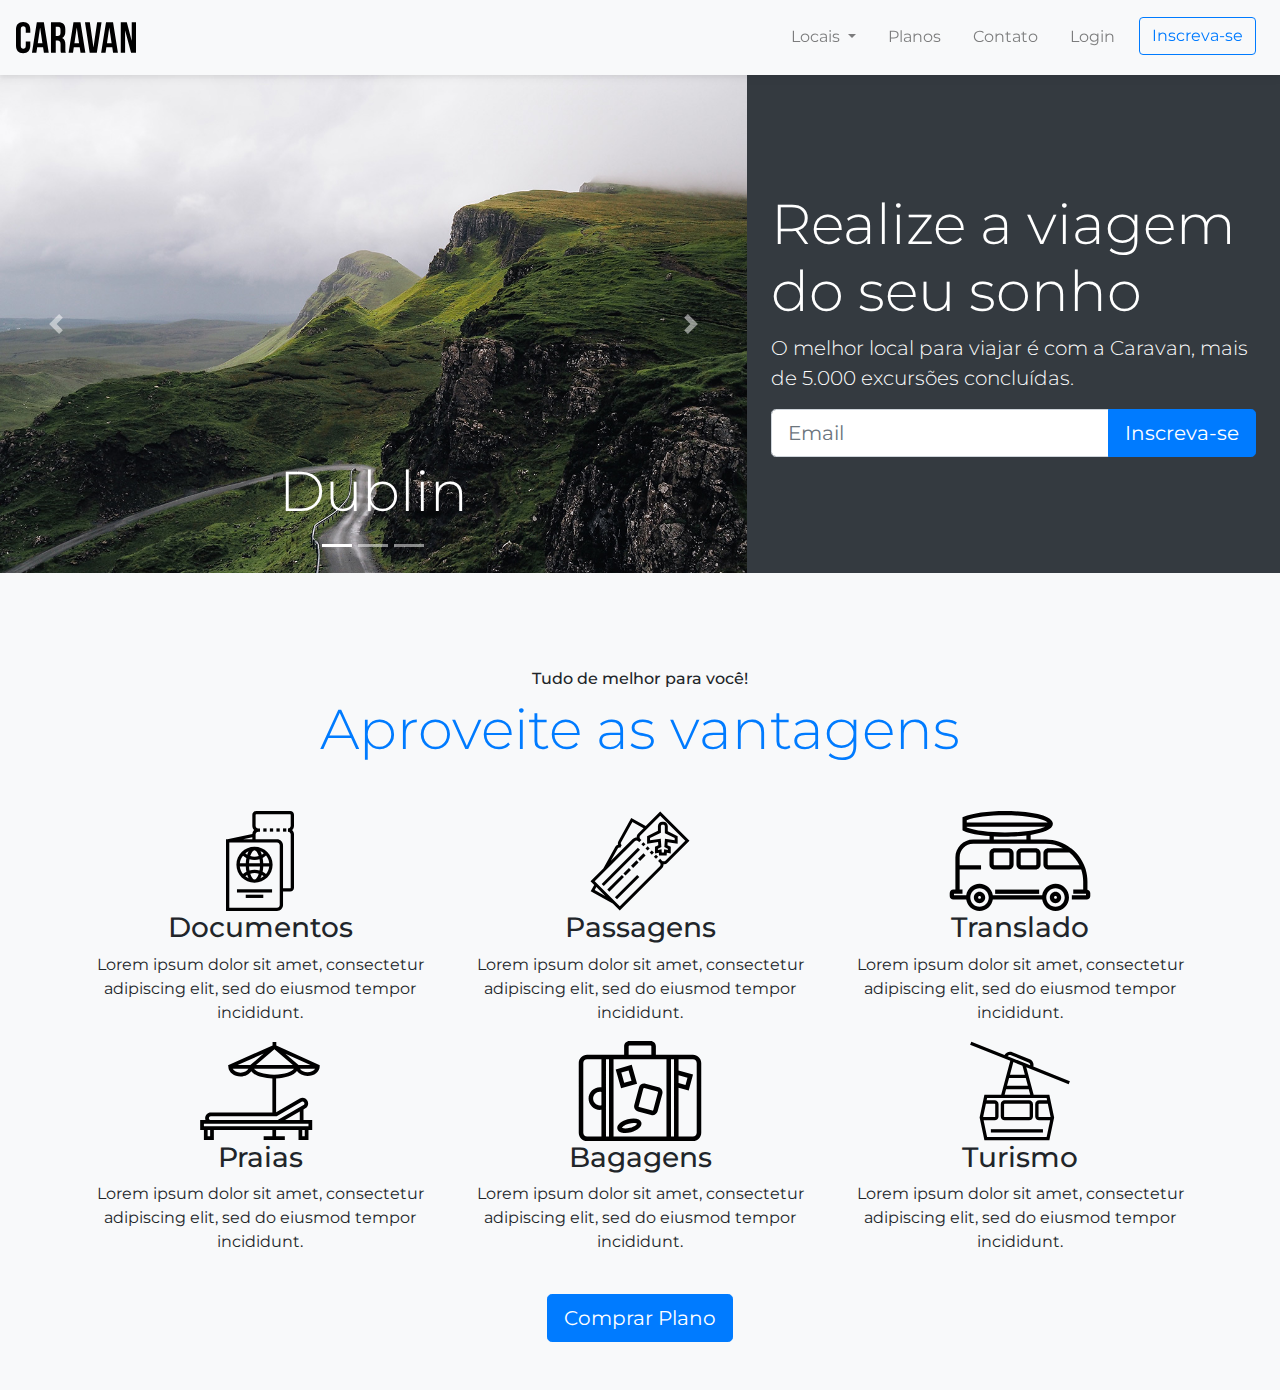
==== index.html @ 81b24c69 "add button "planos"" ====
<!DOCTYPE html>
<html lang="pt-br">
    <head>

        <meta name="viewport" content="width=device-width, initial-scale=1, shrink-to-fit=no">
        <meta charset="utf-8">

        <title>Caravan</title>

        <link rel="stylesheet" href="css/bootstrap.css">
        <link rel="stylesheet" href="css/style.css">

        <link href="https://fonts.googleapis.com/css?family=Lato|Montserrat&display=swap" rel="stylesheet">

    </head>
    <body>
        
        <nav class="navbar navbar-expand-md navbar-light bg-light fixed-top py-3 box-shadow"> 
            <a href="" class="navbar-brand">
                <img src="img/caravan.svg" alt="Caravan">
            </a>

            <button class="navbar-toggler" type="button" data-toggle="collapse" data-target="#navbarSupportedContent" aria-controls="navbarSupportedContent" aria-expanded="false" aria-label="Toggle navigation">
                <span class="navbar-toggler-icon"></span>
            </button>

            <div class="collapse navbar-collapse" id="navbarSupportedContent">
                <ul class="navbar-nav ml-auto">
                    <li class="nav-item dropdown">

                        <a class="nav-link dropdown-toggle mx-2" href="#" id="navbarDropdown" role="button" data-toggle="dropdown" aria-haspopup="true" aria-expanded="false">
                            Locais
                        </a>

                        <div class="dropdown-menu" aria-labelledby="navbarDropdown">
                            <a class="dropdown-item" href="local.html">Califórnia</a>
                            <a class="dropdown-item" href="local.html">Paris</a>
                            <a class="dropdown-item" href="local.html">Dublin</a>
                        </div>
                    </li>

                    <li class="nav-item">
                        <a class="nav-link mx-2" href="planos.html">Planos</a>
                    </li>

                    <li class="nav-item">
                        <a class="nav-link mx-2" href="contato.html">Contato</a>
                    </li>

                    <li class="nav-item">
                        <a class="nav-link mx-2" href="#">Login</a>
                    </li>

                    <li class="nav-item">
                        <a class="btn btn-outline-primary mx-2" href="inscricao.html">Inscreva-se</a>
                    </li>
                </ul>
            </div>

        </nav>

        <section class="container-fluid text-white">
            <div class="row bg-dark">
                <div class="col-lg-7 p-0">

                    <div id="carouselCidades" class="carousel slide" data-ride="carousel">

                        <ol class="carousel-indicators">
                          <li data-target="#carouselCidades" data-slide-to="0" class="active"></li>
                          <li data-target="#carouselCidades" data-slide-to="1"></li>
                          <li data-target="#carouselCidades" data-slide-to="2"></li>
                        </ol>
                        
                        <div class="carousel-inner">
                          <div class="carousel-item active">
                            <img class="d-block w-100" src="img/dublin.jpg" alt="Dublin">
                            <div class="carousel-caption  d-md-block">
                                <h3 class="display-4">Dublin</h3>
                            </div>
                          </div>
                          <div class="carousel-item">
                            <img class="d-block w-100" src="img/california.jpg" alt="California">
                            <div class="carousel-caption  d-md-block">
                                <h3 class="display-4">Califórnia</h3>
                            </div>
                          </div>
                          <div class="carousel-item">
                            <img class="d-block w-100" src="img/paris.jpg" alt="Paris">
                            <div class="carousel-caption  d-md-block">
                                <h3 class="display-4">Paris</h3>
                            </div>
                          </div>
                        </div>

                        <a class="carousel-control-prev" href="#carouselCidades" role="button" data-slide="prev">
                          <span class="carousel-control-prev-icon" aria-hidden="true"></span>
                          <span class="sr-only">Anterior</span>
                        </a>
                        <a class="carousel-control-next" href="#carouselCidades" role="button" data-slide="next">
                          <span class="carousel-control-next-icon" aria-hidden="true"></span>
                          <span class="sr-only">Próximo</span>
                        </a>
                      </div>

                </div>


                <div class="col-lg-5 p-4 my-auto">

                    <h1 class="display-4">Realize a viagem do seu sonho</h1>
                    <p class="lead">O melhor local para viajar é com a Caravan, mais de 5.000 excursões concluídas.</p>

                    <form action="">

                        <div class="input-group input-group-lg">
                            <input type="email" class="form-control" placeholder="Email" aria-label="Email">
                            <div class="input-group-append">
                              <button class="btn btn-primary" type="button">Inscreva-se</button>
                            </div>
                          </div>
                    
                    </form>
                
                </div>
            </div>
        </section>

        <section class="py-5 bg-light text-center">

            <div class="container">  
                <div class="my-5">
                    <span class="h6 d-block">Tudo de melhor para você!</span>
                    <h2 class="display-4 text-primary">Aproveite as vantagens</h2>
                </div>              
                

                <div class="row">
                    <div class="col-md-6 col-lg-4">
                        <div class="icone d-flex justify-content-center">
                            <img src="img/icones/passaporte.svg" alt="Passaporte">
                        </div>                        
                        <h3>Documentos</h3>
                        <p>Lorem ipsum dolor sit amet, consectetur adipiscing elit, sed do eiusmod tempor incididunt.</p>
                    </div>
                    <div class="col-md-6 col-lg-4">
                        <div class="icone d-flex justify-content-center">
                            <img src="img/icones/passagens.svg" alt="Passagens">
                        </div>                        
                        <h3>Passagens</h3>
                        <p>Lorem ipsum dolor sit amet, consectetur adipiscing elit, sed do eiusmod tempor incididunt.</p>
                    </div>
                    <div class="col-md-6 col-lg-4">
                        <div class="icone d-flex justify-content-center">
                            <img src="img/icones/translado.svg" alt="Translado">
                        </div>                        
                        <h3>Translado</h3>
                        <p>Lorem ipsum dolor sit amet, consectetur adipiscing elit, sed do eiusmod tempor incididunt.</p>
                    </div>
                    <div class="col-md-6 col-lg-4">
                        <div class="icone d-flex justify-content-center">
                            <img src="img/icones/praias.svg" alt="Praias">
                        </div>                        
                        <h3>Praias</h3>
                        <p>Lorem ipsum dolor sit amet, consectetur adipiscing elit, sed do eiusmod tempor incididunt.</p>
                    </div>
                    <div class="col-md-6 col-lg-4">
                        <div class="icone d-flex justify-content-center">
                            <img src="img/icones/bagagens.svg" alt="Bagagens">
                        </div>                        
                        <h3>Bagagens</h3>
                        <p>Lorem ipsum dolor sit amet, consectetur adipiscing elit, sed do eiusmod tempor incididunt.</p>
                    </div>                    
                    <div class="col-md-6 col-lg-4">
                        <div class="icone d-flex justify-content-center">
                            <img src="img/icones/turismo.svg" alt="Turismo">
                        </div>                        
                        <h3>Turismo</h3>
                        <p>Lorem ipsum dolor sit amet, consectetur adipiscing elit, sed do eiusmod tempor incididunt.</p>
                    </div>
                </div>

                <a href="planos.html" class="btn btn-primary btn-lg mt-4">Comprar Plano</a>
            
            </div>         

        </section>


        <script type="text/javascript" src="javascript/jquery-3.4.1.slim.min.js"></script> 
        <script type="text/javascript" src="javascript/popper.min.js"></script> 
        <script type="text/javascript" src="javascript/bootstrap.js"></script> 
        <script type="text/javascript" src="javascript/app.js"></script>
    </body>
</html>
---- css/style.css ----
body {
    font-family: 'Montserrat', sans-serif;
    padding-top: 75px;
}

.box-shadow {
    box-shadow: 0 2px 4px 0 rgba(0,0,0,0.05),
                0 4px 8px 0 rgba(0,0,0,0.05);

}

.icone{
    height: 100px;
}
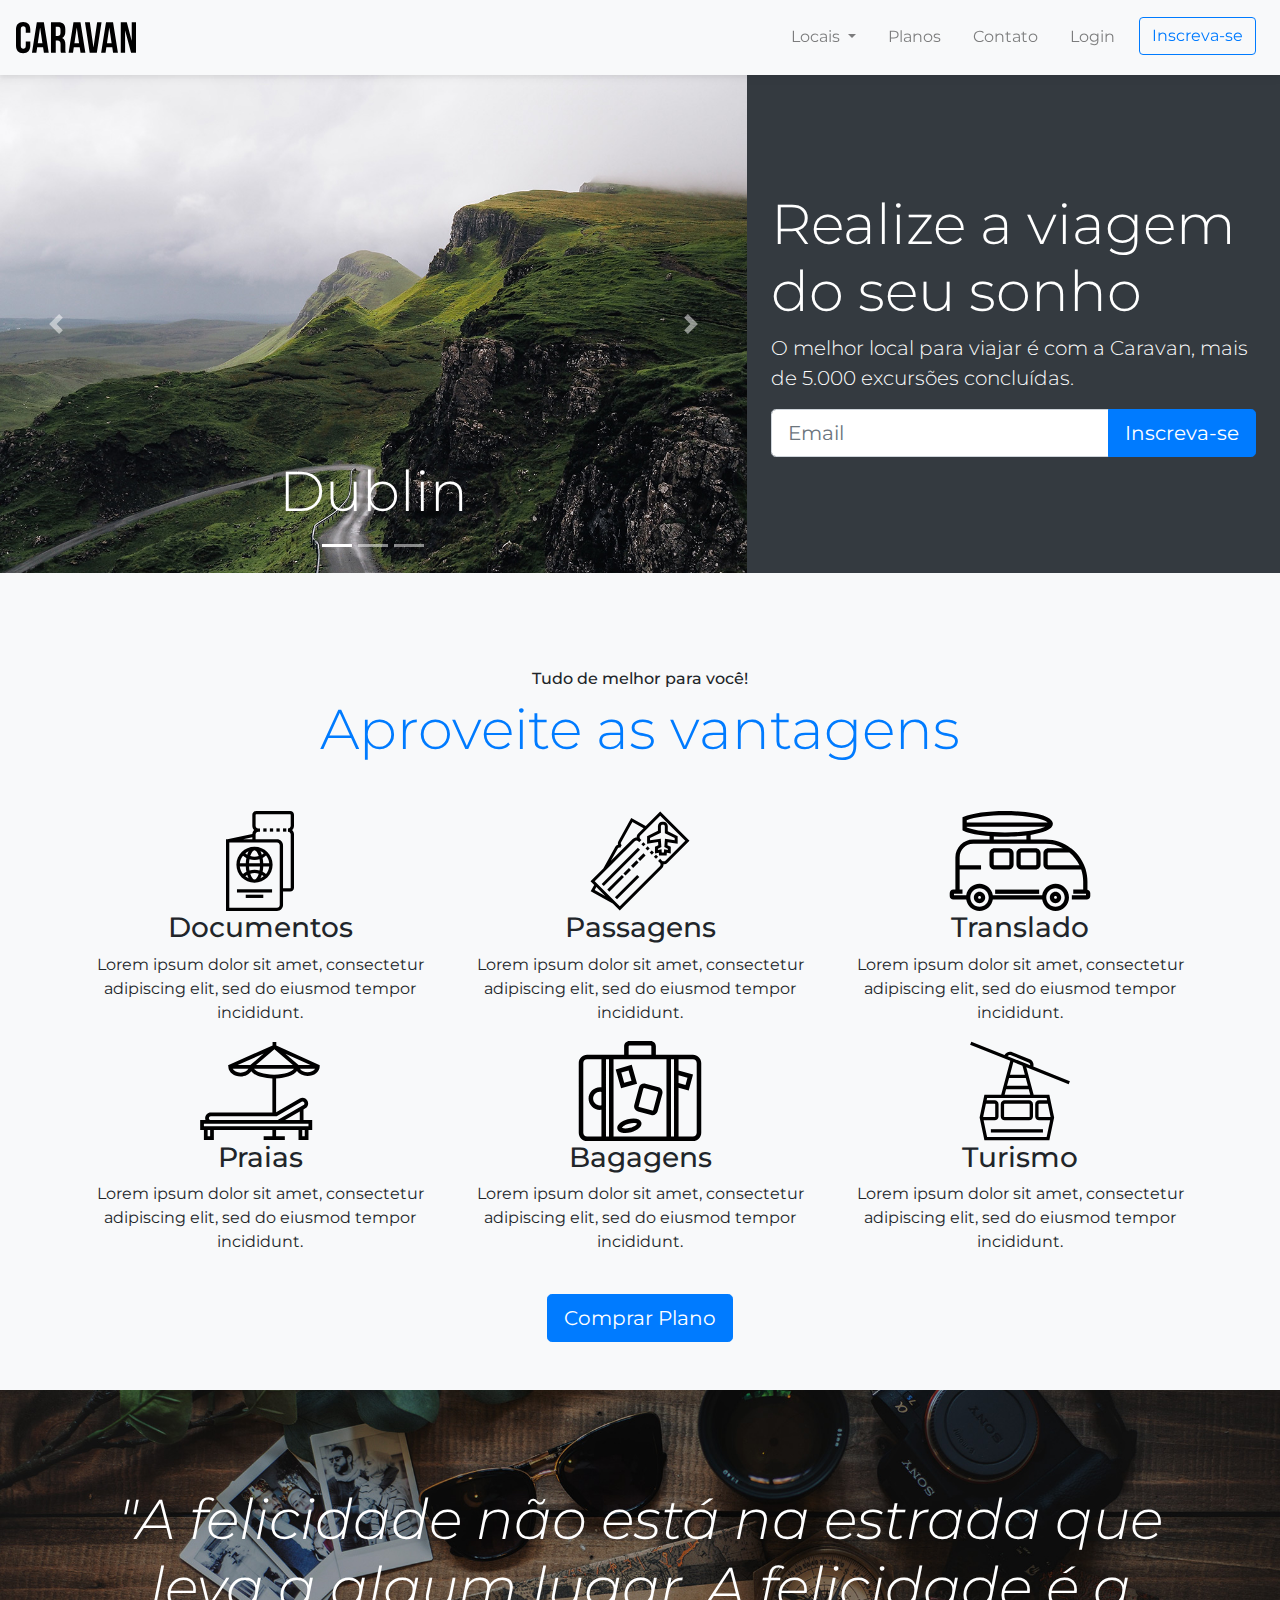
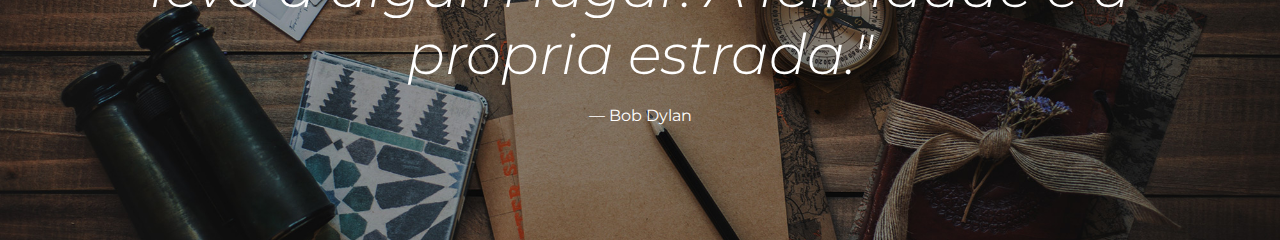
==== commit fb73c2be: "add blockquote" ====
--- a/index.html
+++ b/index.html
@@ -185,6 +185,15 @@
 
         </section>
 
+        <section id="home-quote" class="p-5">
+            <blockquote class="blockquote text-center text-white p-md-5 p-3">
+                <p class="display-4"><em>
+                "A felicidade não está na estrada que leva a algum lugar. A felicidade é a própria estrada."
+                </em></p>
+                <footer class="blockquote-footer text-white">Bob Dylan</footer>
+            </blockquote>
+        </section>
+
 
         <script type="text/javascript" src="javascript/jquery-3.4.1.slim.min.js"></script> 
         <script type="text/javascript" src="javascript/popper.min.js"></script> 
--- a/css/style.css
+++ b/css/style.css
@@ -11,4 +11,23 @@
 
 .icone{
     height: 100px;
+}
+
+#home-quote{
+    background: url('../img/bg-quote.jpg') center center;
+    background-size: cover;
+}
+
+@media (max-width: 768px){
+    #home-quote .display-4{
+        font-size: 2.5rem;
+    }
+
+    body{
+        padding: 0;
+    }
+
+    .fixed-top{
+        position: relative;
+    }
 }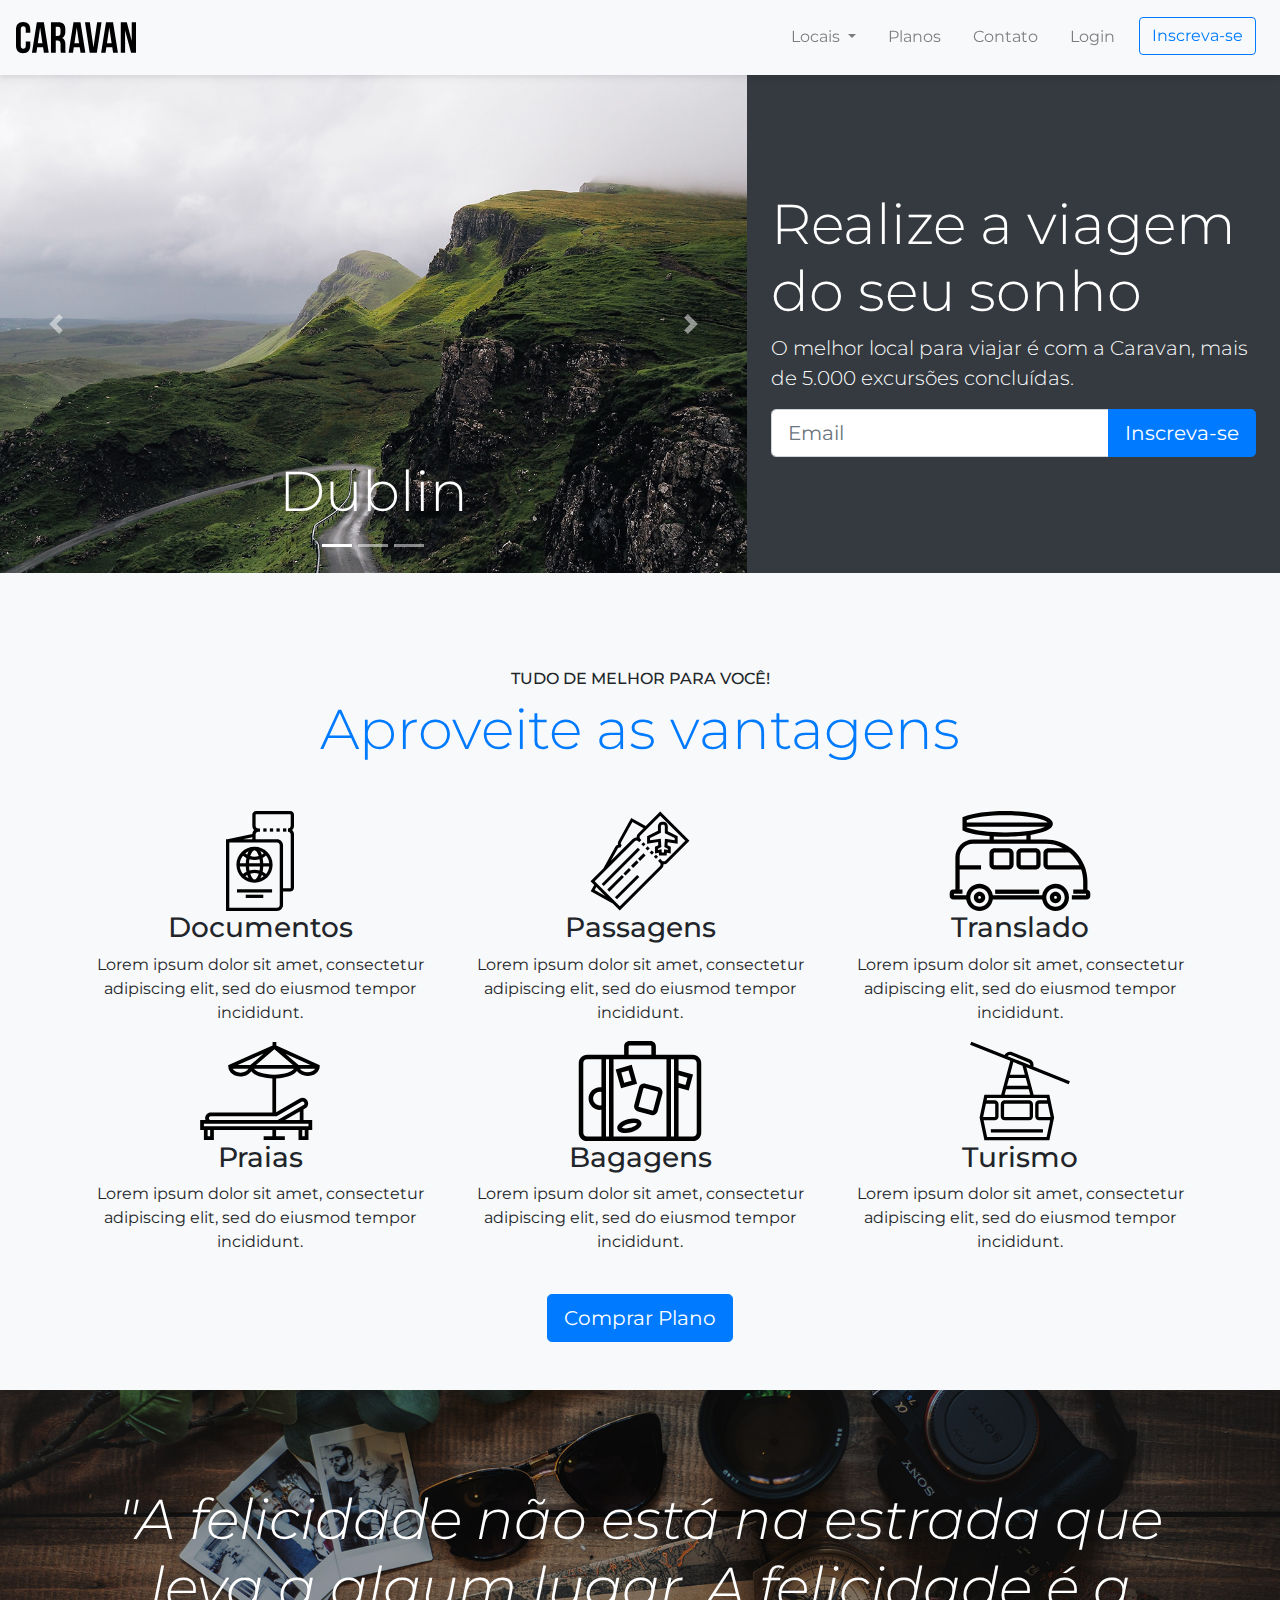
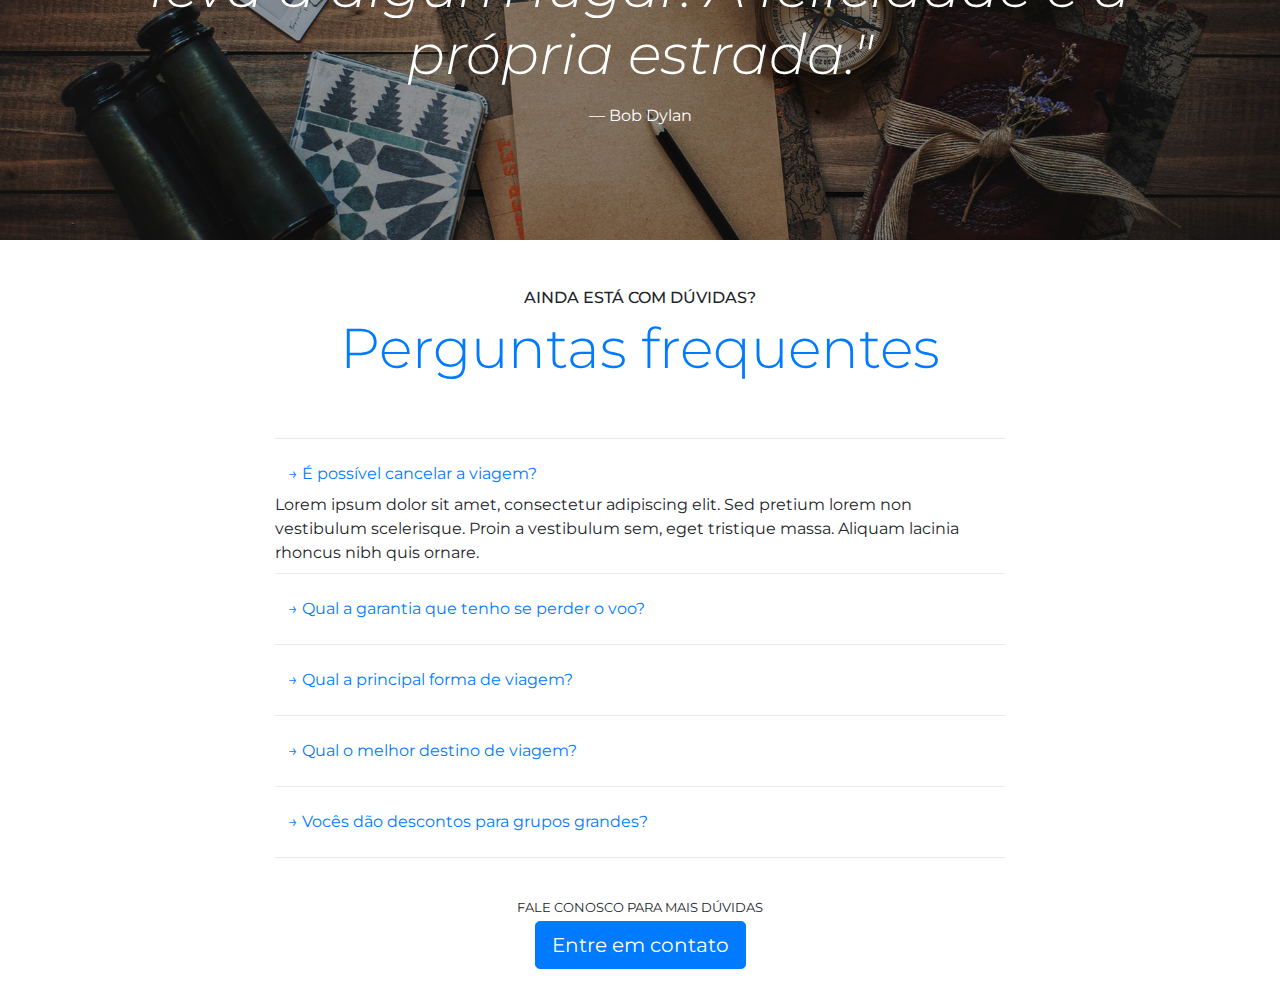
==== commit 4742f574: "add collapse" ====
--- a/index.html
+++ b/index.html
@@ -129,7 +129,7 @@
 
             <div class="container">  
                 <div class="my-5">
-                    <span class="h6 d-block">Tudo de melhor para você!</span>
+                    <span class="h6 d-block">TUDO DE MELHOR PARA VOCÊ!</span>
                     <h2 class="display-4 text-primary">Aproveite as vantagens</h2>
                 </div>              
                 
@@ -194,6 +194,111 @@
             </blockquote>
         </section>
 
+        <section class="container">
+            <div class="my-5  text-center">
+                <span class="h6 d-block">AINDA ESTÁ COM DÚVIDAS?</span>
+                <h2 class="display-4 text-primary">Perguntas frequentes</h2>
+            </div>  
+
+            <div class="row justify-content-center">
+
+                <div class="col-8" id="perguntasFrequentes">
+                    <div class="dropdown-divider"></div>
+
+                    <div class="pergunta py-2">
+                      <div class="pergunta-header" id="p1">
+                        <h5 class="mb-0">
+                          <button class="btn btn-link" data-toggle="collapse" data-target="#txt1" aria-expanded="true" aria-controls="txt1">
+                            → É possível cancelar a viagem?
+                          </button>
+                        </h5>
+                      </div>                      
+                      <div id="txt1" class="collapse show" aria-labelledby="p1" data-parent="#perguntasFrequentes">
+                        <div class="pergunta-body">
+                            Lorem ipsum dolor sit amet, consectetur adipiscing elit. Sed pretium lorem non vestibulum scelerisque. Proin a vestibulum sem, eget tristique massa. Aliquam lacinia rhoncus nibh quis ornare. 
+                      </div>
+                    </div>
+
+                    <div class="dropdown-divider"></div>
+
+                    <div class="pergunta py-2">
+                      <div class="pergunta-header" id="p2">
+                        <h5 class="mb-0">
+                          <button class="btn btn-link collapsed" data-toggle="collapse" data-target="#txt2" aria-expanded="false" aria-controls="txt2">
+                            → Qual a garantia que tenho se perder o voo?
+                          </button>
+                        </h5>
+                      </div>
+                      <div id="txt2" class="collapse" aria-labelledby="p2" data-parent="#perguntasFrequentes">
+                        <div class="pergunta-body">
+                            Lorem ipsum dolor sit amet, consectetur adipiscing elit. Sed pretium lorem non vestibulum scelerisque. Proin a vestibulum sem, eget tristique massa. Aliquam lacinia rhoncus nibh quis ornare. 
+                        </div>
+                      </div>
+                    </div>
+
+                    <div class="dropdown-divider"></div>
+
+                    <div class="pergunta py-2">
+                      <div class="pergunta-header" id="p3">
+                        <h5 class="mb-0">
+                          <button class="btn btn-link collapsed" data-toggle="collapse" data-target="#txt3" aria-expanded="false" aria-controls="txt3">
+                            → Qual a principal forma de viagem?
+                          </button>
+                        </h5>
+                      </div>
+                      <div id="txt3" class="collapse" aria-labelledby="p3" data-parent="#perguntasFrequentes">
+                        <div class="pergunta-body">
+                            Lorem ipsum dolor sit amet, consectetur adipiscing elit. Sed pretium lorem non vestibulum scelerisque. Proin a vestibulum sem, eget tristique massa. Aliquam lacinia rhoncus nibh quis ornare. 
+                        </div>
+                      </div>
+                    </div>
+
+                    <div class="dropdown-divider"></div>
+
+                    <div class="pergunta py-2">
+                        <div class="pergunta-header" id="p4">
+                          <h5 class="mb-0">
+                            <button class="btn btn-link collapsed" data-toggle="collapse" data-target="#txt4" aria-expanded="false" aria-controls="txt4">
+                                → Qual o melhor destino de viagem?
+                            </button>
+                          </h5>
+                        </div>
+                        <div id="txt4" class="collapse" aria-labelledby="p4" data-parent="#perguntasFrequentes">
+                          <div class="pergunta-body">
+                            Lorem ipsum dolor sit amet, consectetur adipiscing elit. Sed pretium lorem non vestibulum scelerisque. Proin a vestibulum sem, eget tristique massa. Aliquam lacinia rhoncus nibh quis ornare. 
+                          </div>
+                        </div>
+                      </div>
+
+                      <div class="dropdown-divider"></div>
+
+                      <div class="pergunta py-2">
+                        <div class="pergunta-header" id="p5">
+                          <h5 class="mb-0">
+                            <button class="btn btn-link collapsed" data-toggle="collapse" data-target="#txt5" aria-expanded="false" aria-controls="txt5">
+                                → Vocês dão descontos para grupos grandes?
+                            </button>
+                          </h5>
+                        </div>
+                        <div id="txt5" class="collapse" aria-labelledby="p5" data-parent="#perguntasFrequentes">
+                          <div class="pergunta-body">
+                            Lorem ipsum dolor sit amet, consectetur adipiscing elit. Sed pretium lorem non vestibulum scelerisque. Proin a vestibulum sem, eget tristique massa. Aliquam lacinia rhoncus nibh quis ornare. 
+                          </div>
+                        </div>
+                      </div>
+
+                      <div class="dropdown-divider"></div>
+                    </div>
+                  </div>
+                </div>
+            </div>
+
+            <div class="text-center my-4">
+                <p class="small m-1">FALE CONOSCO PARA MAIS DÚVIDAS</p>
+                <a href="contato.html" class="btn btn-primary btn-lg">Entre em contato</a>
+            </div>
+        </section>
+
 
         <script type="text/javascript" src="javascript/jquery-3.4.1.slim.min.js"></script> 
         <script type="text/javascript" src="javascript/popper.min.js"></script> 
--- a/css/style.css
+++ b/css/style.css
@@ -18,6 +18,7 @@
     background-size: cover;
 }
 
+
 @media (max-width: 768px){
     #home-quote .display-4{
         font-size: 2.5rem;
@@ -30,4 +31,4 @@
     .fixed-top{
         position: relative;
     }
-}+}
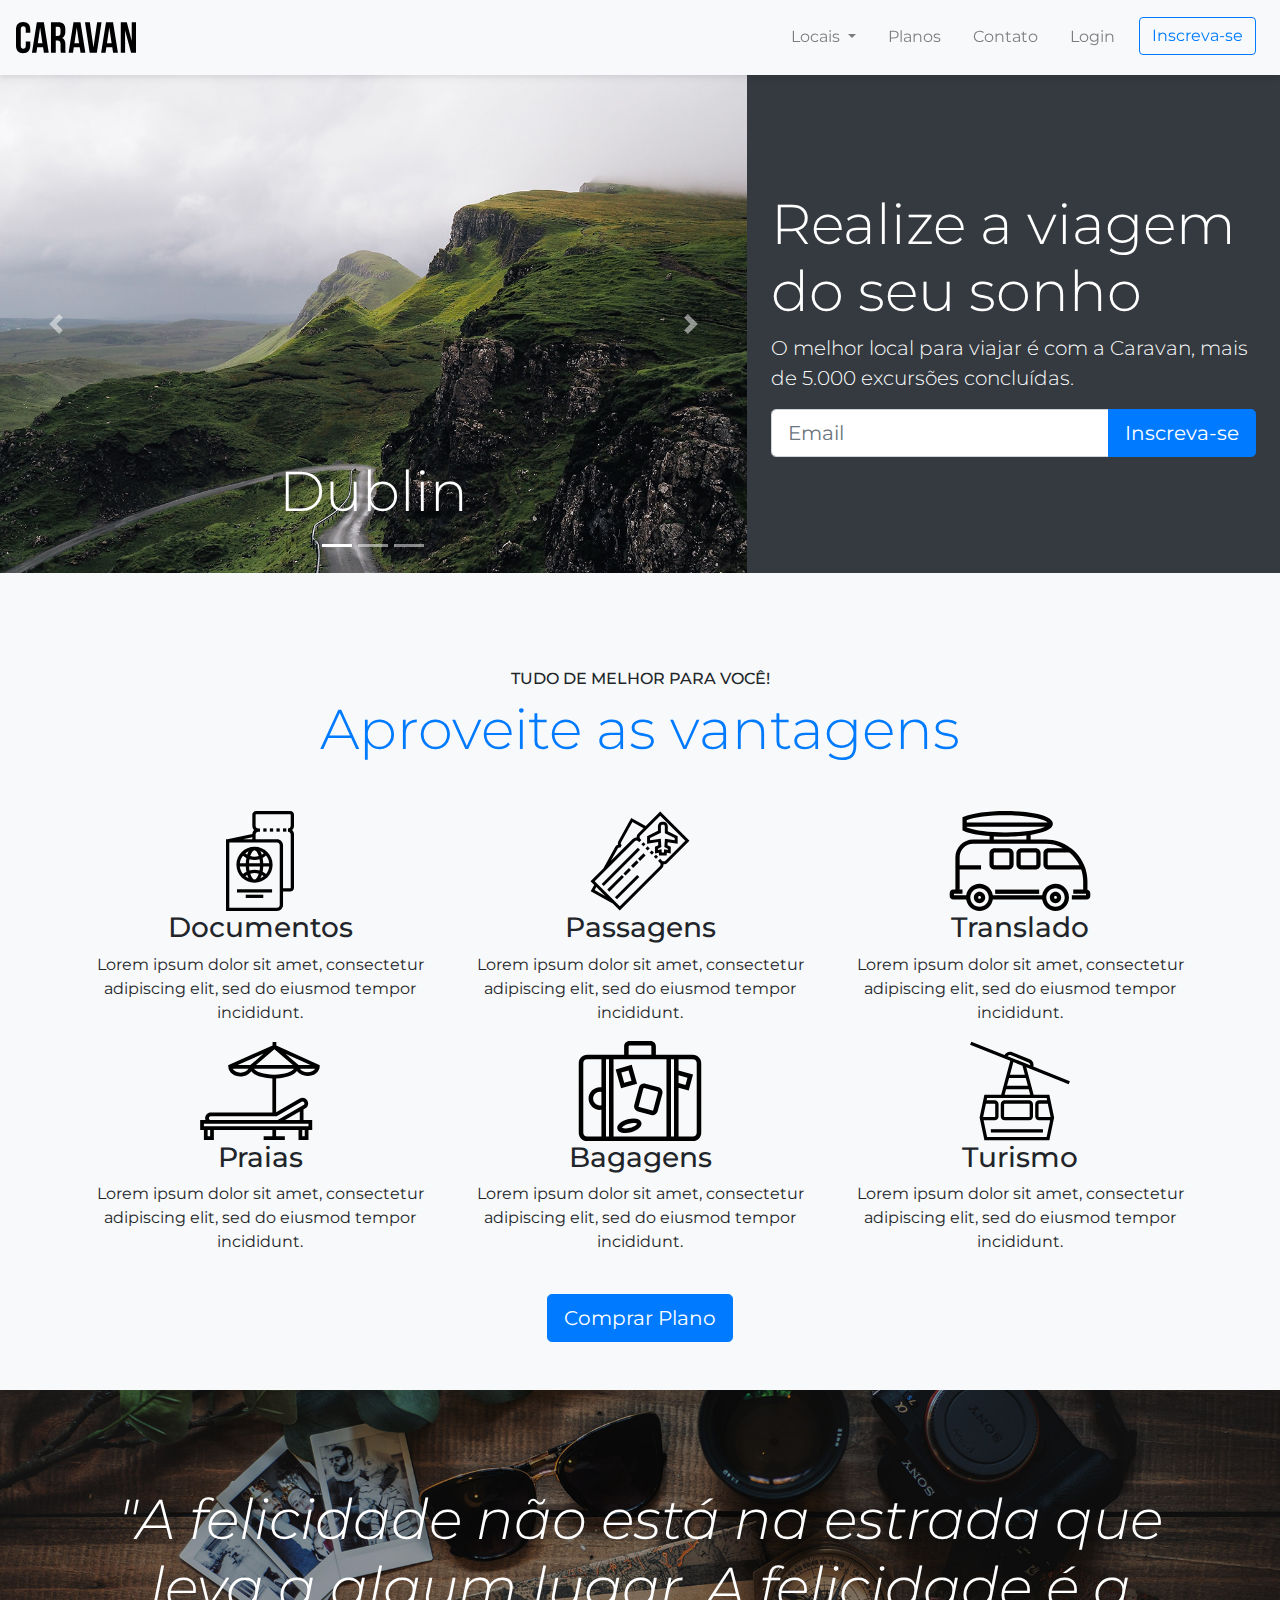
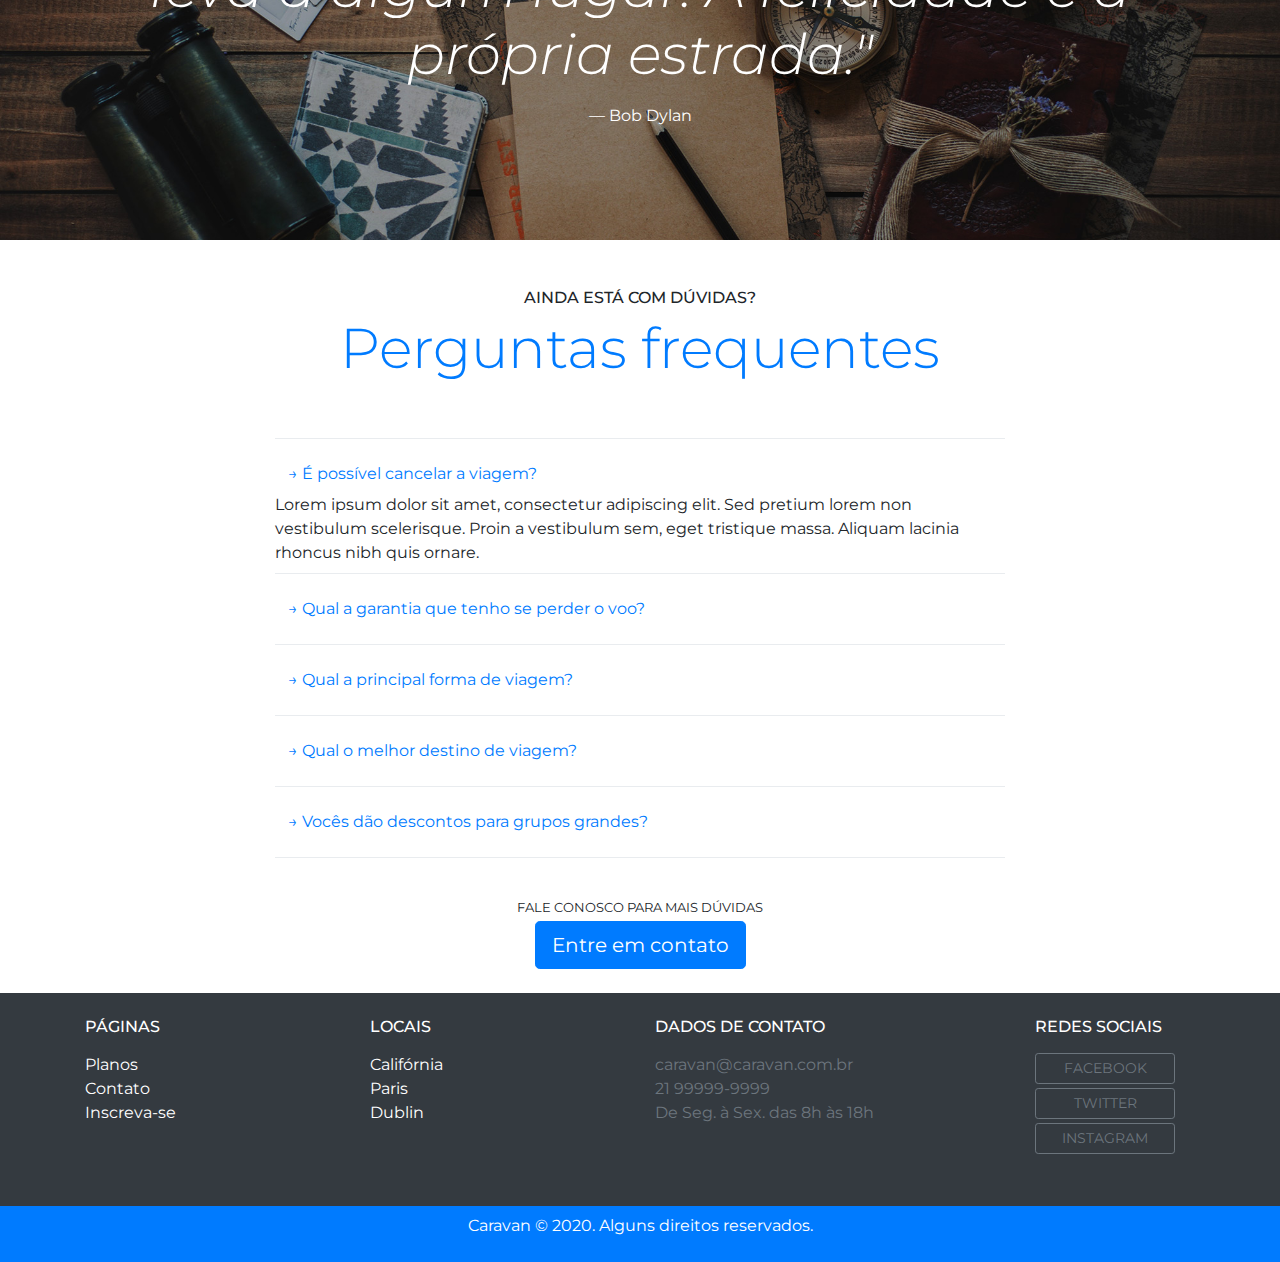
==== commit 9068e82f: "add footer" ====
--- a/index.html
+++ b/index.html
@@ -299,6 +299,52 @@
             </div>
         </section>
 
+        <footer class="bg-dark">
+            <div class="container text-white py-4">
+                <div class="row">
+                    <div class="col-md-3 col-6">
+                        <h4 class="h6 pb-2">PÁGINAS</h4>
+                        <ul class="list-unstyled pb-2">
+                            <li><a href="planos.html">Planos</a></li>
+                            <li><a href="contato.html">Contato</a></li>
+                            <li><a href="inscricao.html">Inscreva-se</a></li>
+                        </ul>
+                    </div>
+
+                    <div class="col-md-3 col-6">
+                        <h4 class="h6 pb-2">LOCAIS</h4>
+                        <ul class="list-unstyled pb-2">
+                            <li><a href="local.html">Califórnia</a></li>
+                            <li><a href="local.html">Paris</a></li>
+                            <li><a href="local.html">Dublin</a></li>
+                        </ul>
+                    </div>
+
+                    <div class="col-md-4 col-12 ">
+                        <h4 class="h6 pb-2">DADOS DE CONTATO</h4>
+                        <ul class="list-unstyled pb-2 text-secondary">
+                            <li>caravan@caravan.com.br</li>
+                            <li>21 99999-9999</li>
+                            <li>De Seg. à Sex. das 8h às 18h</li>
+                        </ul>
+                    </div>
+
+                    <div class="col-md-2 col-12 ">
+                        <h4 class="h6 pb-2">REDES SOCIAIS</h4>
+                        <ul class="list-unstyled pb-2">
+                            <li><a class="btn btn-outline-secondary btn-block btn-sm mb-1 botao" href="#">FACEBOOK</a></li>
+                            <li><a class="btn btn-outline-secondary btn-block btn-sm mb-1 botao" href="#">TWITTER</a></li>
+                            <li><a class="btn btn-outline-secondary btn-block btn-sm mb-1 botao" href="#">INSTAGRAM</a></li>
+                        </ul>
+                    </div>
+
+                </div>
+            </div>
+
+            <div class="bg-primary text-white py-2 text-center">
+                <p>Caravan &copy; 2020. Alguns direitos reservados.</p>
+            </div>
+        </footer>
 
         <script type="text/javascript" src="javascript/jquery-3.4.1.slim.min.js"></script> 
         <script type="text/javascript" src="javascript/popper.min.js"></script> 
--- a/css/style.css
+++ b/css/style.css
@@ -32,3 +32,16 @@
         position: relative;
     }
 }
+
+footer a{
+    color: #fff;
+}
+
+footer a:hover{
+    color: #007bff;
+    text-decoration: none;
+}
+
+.botao{
+    width: 140px;
+}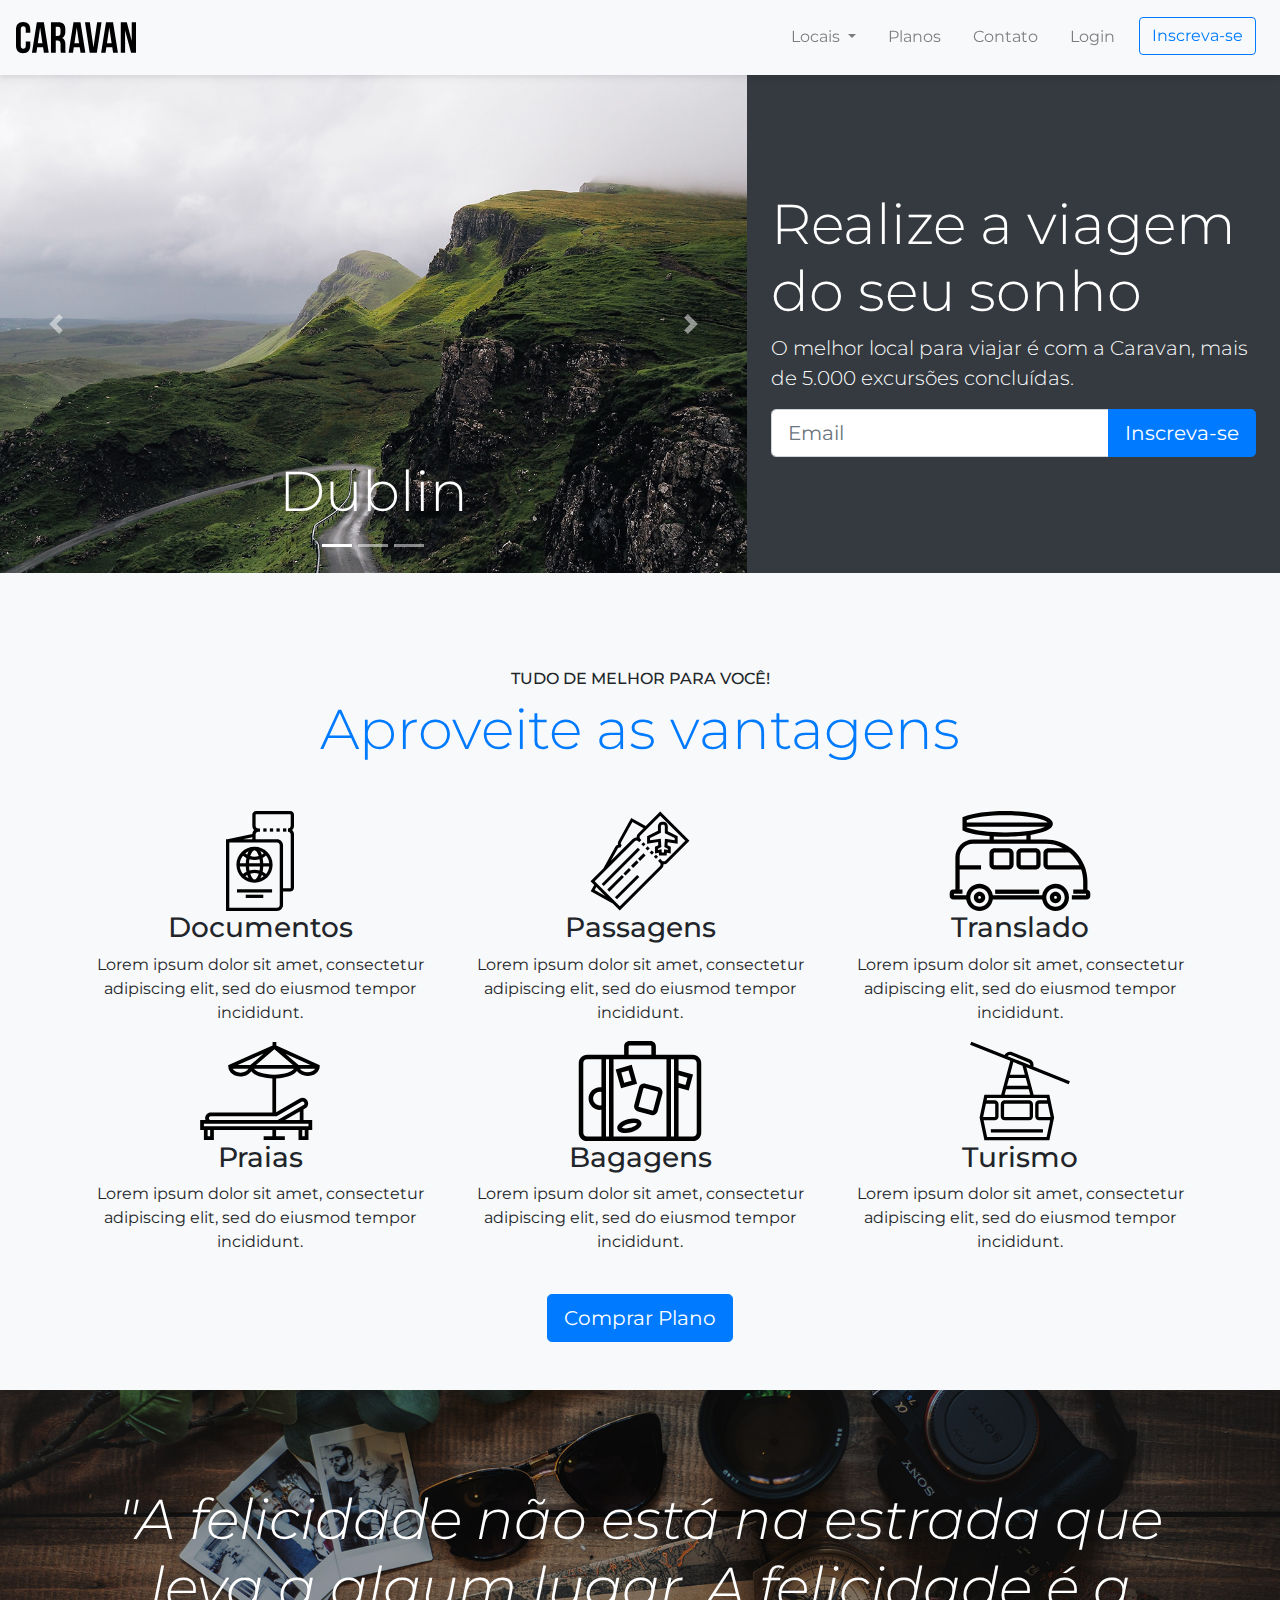
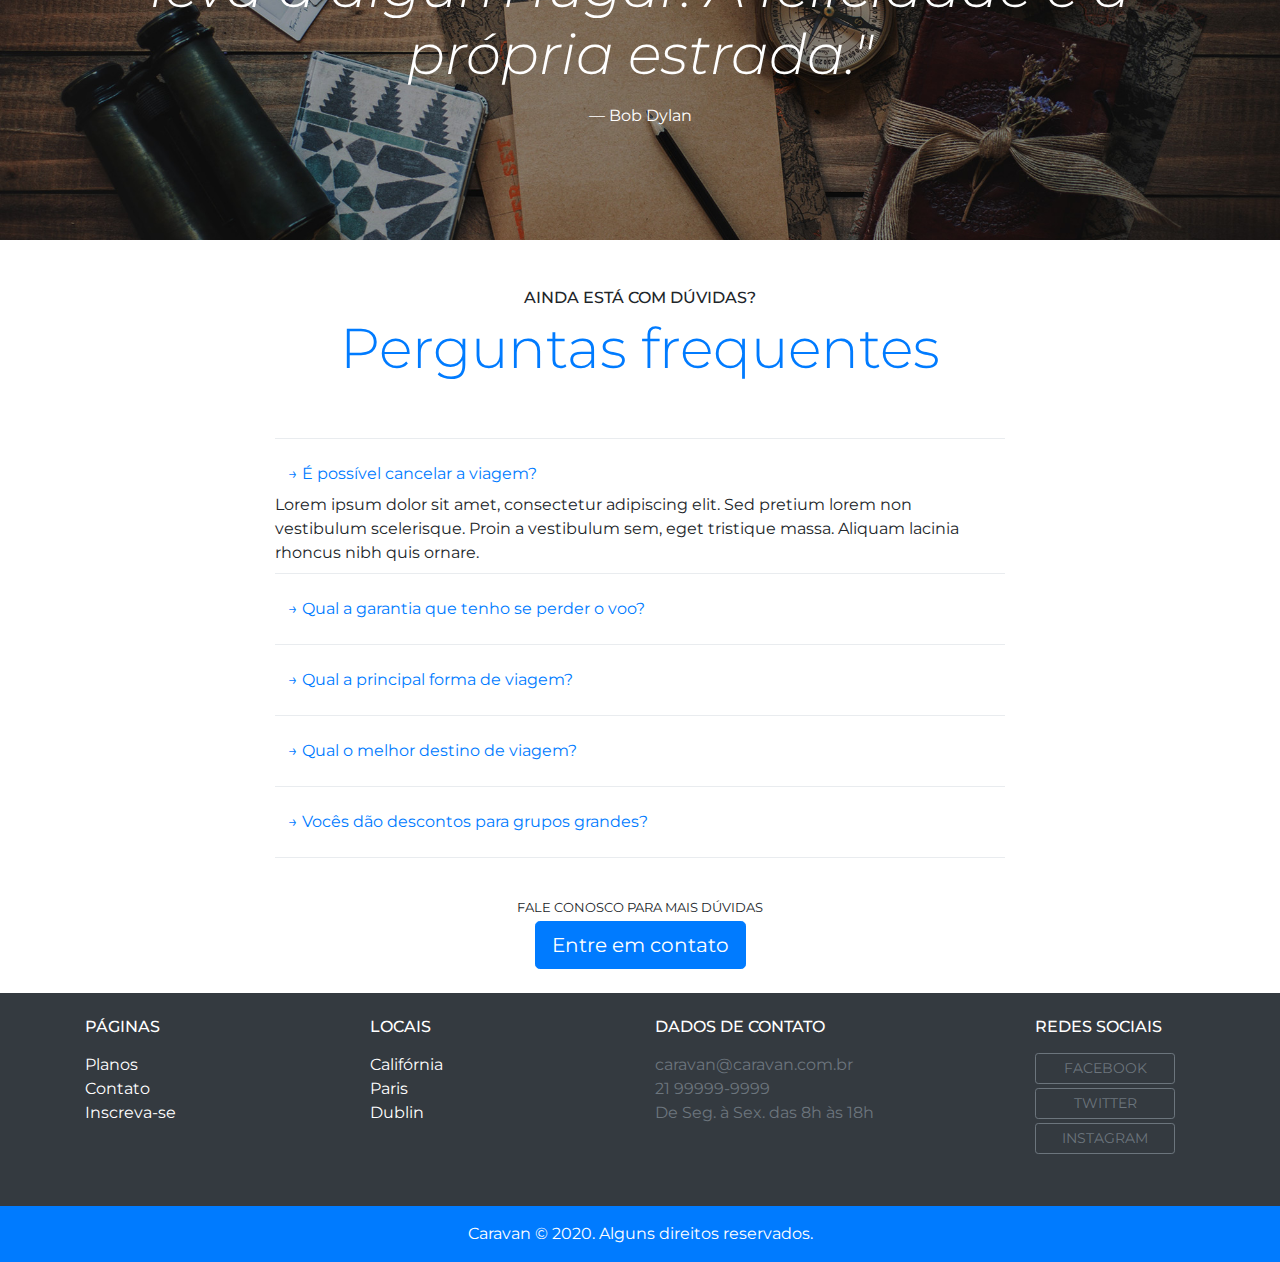
==== commit 8235ac32: "complete bootstrap footer" ====
--- a/index.html
+++ b/index.html
@@ -105,7 +105,7 @@
                 </div>
 
 
-                <div class="col-lg-5 p-4 my-auto">
+                <div class="col-lg-5 p-4 align-self-center">
 
                     <h1 class="display-4">Realize a viagem do seu sonho</h1>
                     <p class="lead">O melhor local para viajar é com a Caravan, mais de 5.000 excursões concluídas.</p>
@@ -202,7 +202,7 @@
 
             <div class="row justify-content-center">
 
-                <div class="col-8" id="perguntasFrequentes">
+                <div class="col-md-8" id="perguntasFrequentes">
                     <div class="dropdown-divider"></div>
 
                     <div class="pergunta py-2">
@@ -341,8 +341,8 @@
                 </div>
             </div>
 
-            <div class="bg-primary text-white py-2 text-center">
-                <p>Caravan &copy; 2020. Alguns direitos reservados.</p>
+            <div class="bg-primary text-white py-3 text-center ">
+                <p class="mb-0">Caravan &copy; 2020. Alguns direitos reservados.</p>
             </div>
         </footer>
 
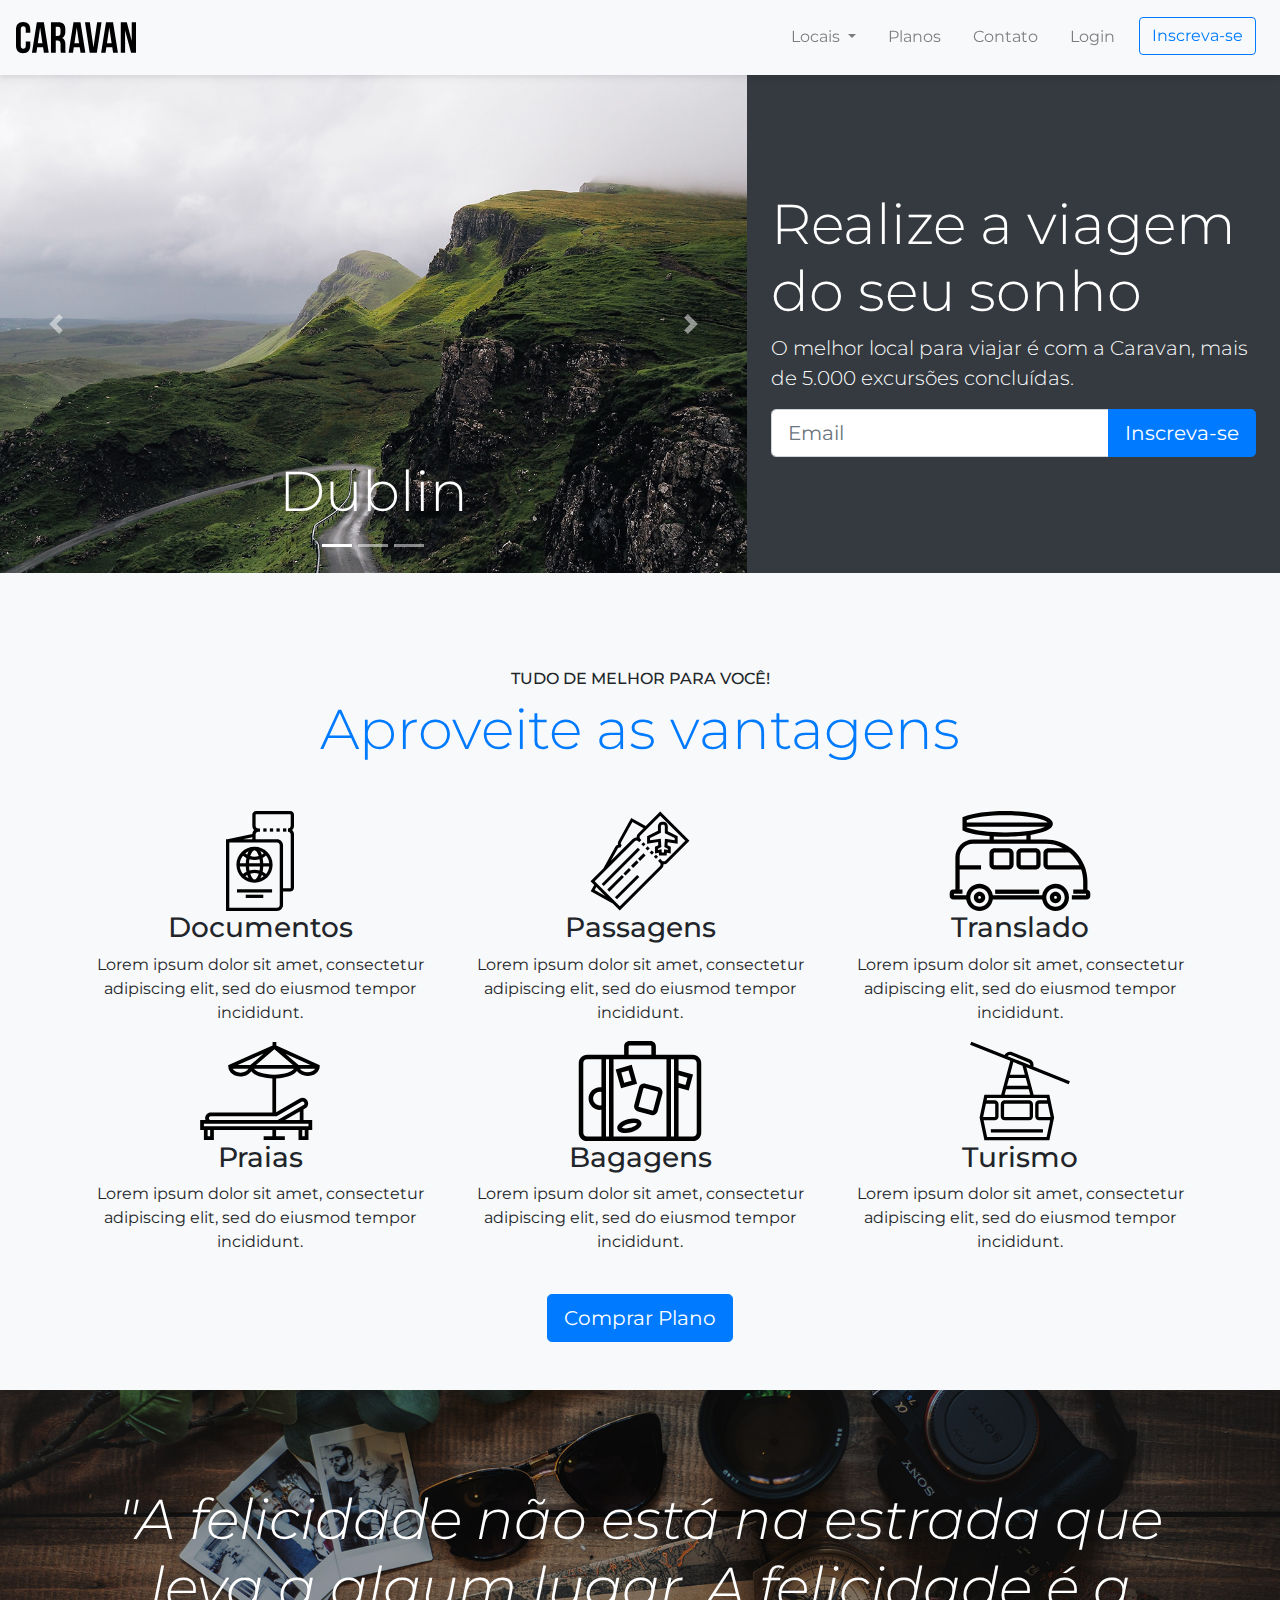
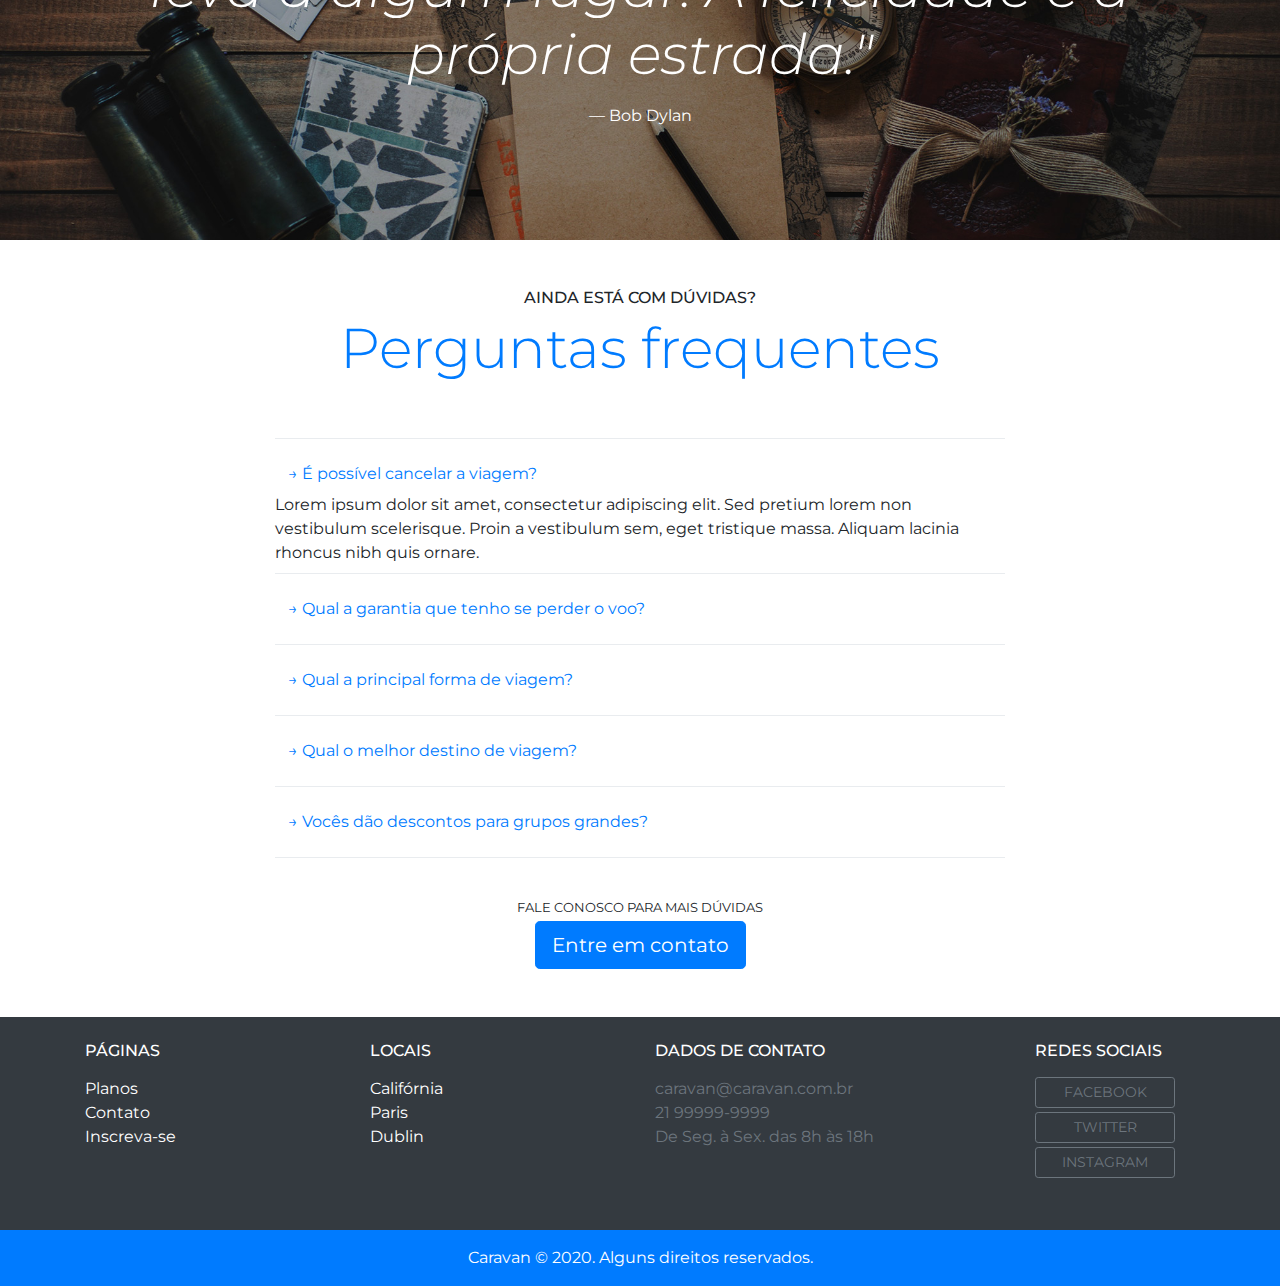
==== commit 1da71193: "add pages" ====
--- a/index.html
+++ b/index.html
@@ -14,9 +14,43 @@
 
     </head>
     <body>
+
+      <!-- Modal -->
+      <div class="modal fade" id="modalLogin" tabindex="-1" role="dialog" aria-labelledby="modalLoginTitulo" aria-hidden="true">
+        <div class="modal-dialog" role="document">
+          <div class="modal-content">
+            <div class="modal-header">
+              <h5 class="modal-title" id="modalLoginTitulo">Entre na sua conta</h5>
+              <button type="button" class="close" data-dismiss="modal" aria-label="Close">
+                <span aria-hidden="true">&times;</span>
+              </button>
+            </div>
+            <div class="modal-body">
+              <form type=submit>
+                <div class="form-group">
+                  <label for= "#email">Email</label>
+                  <input type="email" class="form-control" id="email">
+                </div>
+                <div class="form-group">
+                  <label for= "#senha">Senha</label>
+                  <input type="password" class="form-control" id="senha">
+                </div>
+                
+                <button type="submit" class="btn btn-primary">Entrar na conta</button>
+
+                <small class="form-text text-muted">
+                  Esqueceu a senha?
+                  <a href="#">Clique aqui.</a>
+                </small>
+              </form>
+            </div>
+          </div>
+        </div>
+      </div>
+      <!-- Fecha Modal -->
         
         <nav class="navbar navbar-expand-md navbar-light bg-light fixed-top py-3 box-shadow"> 
-            <a href="" class="navbar-brand">
+            <a href="index.html" class="navbar-brand">
                 <img src="img/caravan.svg" alt="Caravan">
             </a>
 
@@ -48,7 +82,7 @@
                     </li>
 
                     <li class="nav-item">
-                        <a class="nav-link mx-2" href="#">Login</a>
+                        <a class="nav-link mx-2" data-toggle="modal" data-target="#modalLogin">Login</a>
                     </li>
 
                     <li class="nav-item">
@@ -299,7 +333,7 @@
             </div>
         </section>
 
-        <footer class="bg-dark">
+        <footer class="bg-dark mt-5">
             <div class="container text-white py-4">
                 <div class="row">
                     <div class="col-md-3 col-6">
--- a/css/style.css
+++ b/css/style.css
@@ -39,9 +39,12 @@
 
 footer a:hover{
     color: #007bff;
-    text-decoration: none;
 }
 
 .botao{
     width: 140px;
+}
+
+a:hover{
+    text-decoration: none;
 }